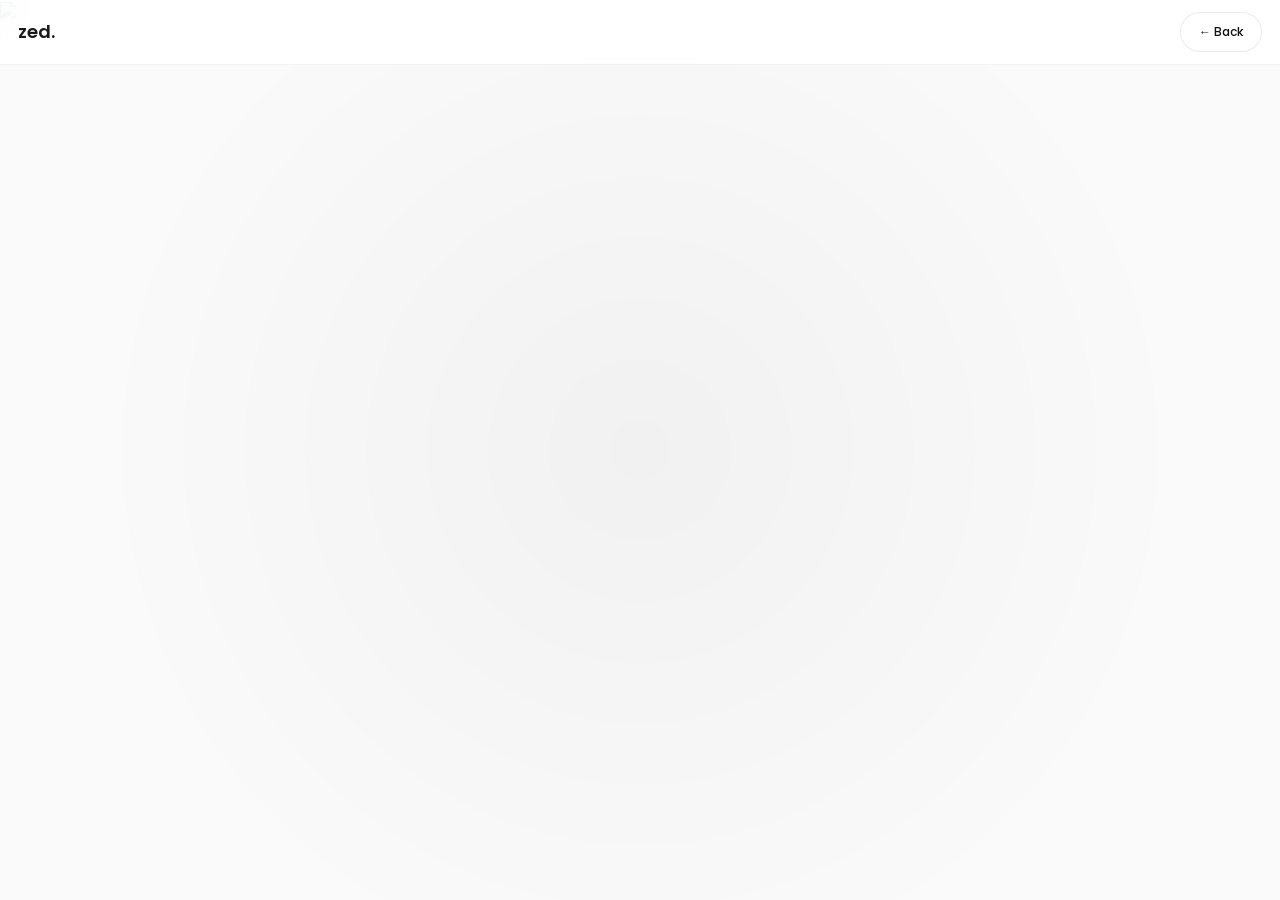
==== case.html @ b793f7f2 "Add files via upload" ====
<!DOCTYPE html>
<html lang="en">
<head>
  <meta charset="UTF-8">
  <title>Case Study</title>
  <meta name="viewport" content="width=device-width, initial-scale=1.0">
  <link rel="stylesheet" href="style.css">
</head>

<body>

<div class="transition"></div>

<header>
  <h2>zed<span>.</span></h2>

  <button class="back-btn magnetic" onclick="goBack()">← Back</button>
</header>

<section class="case">

  <h1 id="caseTitle"></h1>
  <p id="caseDesc"></p>

  <img class="case-img" src="public/inserts/brand identity (2).jpeg">

</section>

<script src="script.js"></script>
</body>
</html>
---- style.css ----
@import url('https://fonts.googleapis.com/css2?family=Poppins:wght@300;500;600&display=swap');

/* =========================
   RESET
========================= */
* {
  margin: 0;
  padding: 0;
  box-sizing: border-box;
  font-family: 'Poppins', sans-serif;
}

html {
  scroll-behavior: smooth;
}

body {
  background: #fafafa;
  color: #1a1a1a;
  overflow-x: hidden;
  line-height: 1.6;
  font-weight: 300;
  font-size: 16px;
}

/* soft background glow */
body::before {
  content: "";
  position: fixed;
  inset: 0;
  background: radial-gradient(circle at center, rgba(0,0,0,0.035), transparent 70%);
  z-index: 0;
  pointer-events: none;
}

/* =========================
   GLOBAL LAYER
========================= */
header,
.hero,
.section,
.cta,
footer,
.work,
.case {
  position: relative;
  z-index: 10;
}

/* =========================
   HEADER
========================= */
header {
  position: fixed;
  top: 0;
  width: 100%;
  padding: 12px 18px;

  display: flex;
  justify-content: space-between;
  align-items: center;

  background: rgba(255,255,255,0.88);
  backdrop-filter: blur(16px);
  border-bottom: 1px solid rgba(0,0,0,0.05);

  z-index: 1000;
}

header h2 {
  font-size: 18px;
  font-weight: 600;
}

/* NAV */
nav {
  display: flex;
  gap: 14px;
}

nav a {
  text-decoration: none;
  font-size: 13px;
  color: #222;
  opacity: 0.65;
  transition: 0.2s;
}

nav a:hover {
  opacity: 1;
}

/* MOBILE MENU */
.menu-toggle {
  display: none;
  font-size: 26px;
  cursor: pointer;
}

/* =========================
   HERO
========================= */
.hero {
  min-height: 90vh;
  display: flex;
  flex-direction: column;
  justify-content: center;
  align-items: center;
  text-align: center;

  padding: 110px 18px 40px;
  gap: 12px;
}

.hero h1 {
  font-size: clamp(28px, 6vw, 52px);
  font-weight: 600;
  line-height: 1.05;
  letter-spacing: -0.5px;
}

.hero p {
  margin-top: 10px;
  font-size: 14px;
  color: #555;
  max-width: 520px;
  line-height: 1.7;
}

/* =========================
   SECTIONS
========================= */
.section {
  padding: 60px 18px;
  text-align: center;
  display: flex;
  flex-direction: column;
  align-items: center;
  gap: 10px;
}

.section h2 {
  font-size: 20px;
  margin-bottom: 10px;
}

.section p {
  max-width: 600px;
  color: #555;
  line-height: 1.7;
}

/* =========================
   BUTTONS
========================= */
button,
.hero-button {
  padding: 10px 18px;
  border-radius: 999px;

  background: rgba(255,255,255,0.65);
  border: 1px solid rgba(0,0,0,0.08);

  color: #111;
  font-size: 12px;
  font-weight: 500;

  cursor: pointer;
  transition: 0.25s ease;
}

button:hover,
.hero-button:hover {
  transform: translateY(-3px) scale(1.02);
  background: rgba(255,255,255,0.9);
}

/* =========================
   CTA SECTION
========================= */
.cta {
  width: 100%;
  padding: 80px 20px;

  display: flex;
  flex-direction: column;
  align-items: center;
  justify-content: center;

  text-align: center;

  background: #0b0b0b;
  color: #fff;
  gap: 12px;
}

.cta h2 {
  font-size: clamp(22px, 4vw, 34px);
  line-height: 1.2;
}

.cta p {
  max-width: 600px;
  color: rgba(255,255,255,0.75);
  line-height: 1.7;
}

.cta button {
  background: #fff;
  color: #000;
  border: none;
}

/* =========================
   CONTACT
========================= */
.contact {
  text-align: center;
}

.contact input,
.contact textarea {
  width: 100%;
  margin-top: 10px;
  padding: 12px;

  border-radius: 10px;
  border: 1px solid rgba(0,0,0,0.12);

  background: #fff;
  color: #111;
  font-size: 14px;
}

.contact textarea {
  min-height: 120px;
}

/* SEND BUTTON (BLACK FIX) */
.contact button {
  background: #000;
  color: #fff;
  border: none;
}

/* =========================
   PORTFOLIO
========================= */
.portfolio {
  display: grid;
  grid-template-columns: repeat(auto-fit, minmax(220px, 1fr));
  gap: 14px;
  max-width: 1100px;
  margin: auto;
}

.card {
  border-radius: 14px;
  overflow: hidden;
  background: #fff;
  border: 1px solid rgba(0,0,0,0.06);
  box-shadow: 0 10px 25px rgba(0,0,0,0.06);
  transition: 0.25s ease;
}

.card:hover {
  transform: translateY(-5px);
  box-shadow: 0 18px 40px rgba(0,0,0,0.12);
}

.card img {
  width: 100%;
  display: block;
}

.card h3 {
  padding: 10px 12px;
  font-size: 13px;
  font-weight: 500;
}

/* =========================
   WORK GRID
========================= */
.work {
  padding: 90px 16px 50px;
  text-align: center;
}

.work-grid {
  display: grid;
  grid-template-columns: repeat(4, 1fr);
  gap: 14px;
  max-width: 1200px;
  margin: auto;
}

.work-card {
  border-radius: 14px;
  overflow: hidden;
  background: #fff;
  box-shadow: 0 10px 25px rgba(0,0,0,0.06);
}

.work-card img {
  width: 100%;
  height: 220px;
  object-fit: cover;
}

.work-card h3 {
  padding: 10px 12px 4px;
  font-size: 13px;
}

.work-card p {
  padding: 0 12px 12px;
  font-size: 12px;
  color: #666;
  line-height: 1.5;
}

/* =========================
   FOOTER
========================= */
footer {
  text-align: center;
  padding: 25px;
  font-size: 12px;
  color: #888;
}

/* =========================
   RESPONSIVE
========================= */
@media (max-width: 768px) {

  .hero h1 {
    font-size: 34px;
  }

  nav {
    display: none;
    position: absolute;
    top: 60px;
    right: 10px;
    flex-direction: column;
    background: #fff;
    padding: 12px;
    border-radius: 12px;
    box-shadow: 0 10px 30px rgba(0,0,0,0.1);
  }

  nav.active {
    display: flex;
  }

  .menu-toggle {
    display: block;
  }

  .work-grid {
    grid-template-columns: repeat(2, 1fr);
  }
}

@media (max-width: 480px) {

  .work-grid {
    grid-template-columns: 1fr;
  }

  .portfolio {
    grid-template-columns: 1fr;
  }

  .hero {
    padding-top: 120px;
  }
}
/* =========================
   WIPE REVEAL STYLE
========================= */

.reveal {
  overflow: hidden;
}

/* line wrapper */
.reveal-line {
  position: relative;
  display: inline-block;
  overflow: hidden;
}

/* TEXT */
.reveal-text {
  display: inline-block;
  position: relative;
  z-index: 2;
  opacity: 0;
  animation: textAppear 0.6s ease forwards;
}

/* BLACK BOX */
.reveal-box {
  background: #000;
  color: #fff;
  padding: 6px 14px;
  border-radius: 6px;
}

/* WIPE LAYER */
.reveal-line::after {
  content: "";
  position: absolute;
  inset: 0;
  background: #000;
  transform: translateX(0);
  z-index: 3;

  animation: wipe 0.9s ease forwards;
}

/* SECOND LINE (lighter wipe) */
.reveal-line:nth-child(2)::after {
  background: #111;
  animation-delay: 0.2s;
}

.reveal-line:nth-child(2) .reveal-text {
  animation-delay: 0.2s;
}

/* PARAGRAPH */
p.reveal {
  opacity: 0;
  transform: translateY(15px);
  animation: fadeUp 0.8s ease forwards;
  animation-delay: 0.6s;
}

/* =========================
   ANIMATIONS
========================= */

@keyframes wipe {
  100% {
    transform: translateX(100%);
  }
}

@keyframes textAppear {
  to {
    opacity: 1;
  }
}

@keyframes fadeUp {
  to {
    opacity: 1;
    transform: translateY(0);
  }
}

/* =========================
   TEXT POLISH
========================= */

h1.reveal {
  font-size: clamp(28px, 6vw, 52px);
  line-height: 1.05;
}

p.reveal {
  margin-top: 14px;
  font-size: 14px;
  color: #555;
  max-width: 520px;
}
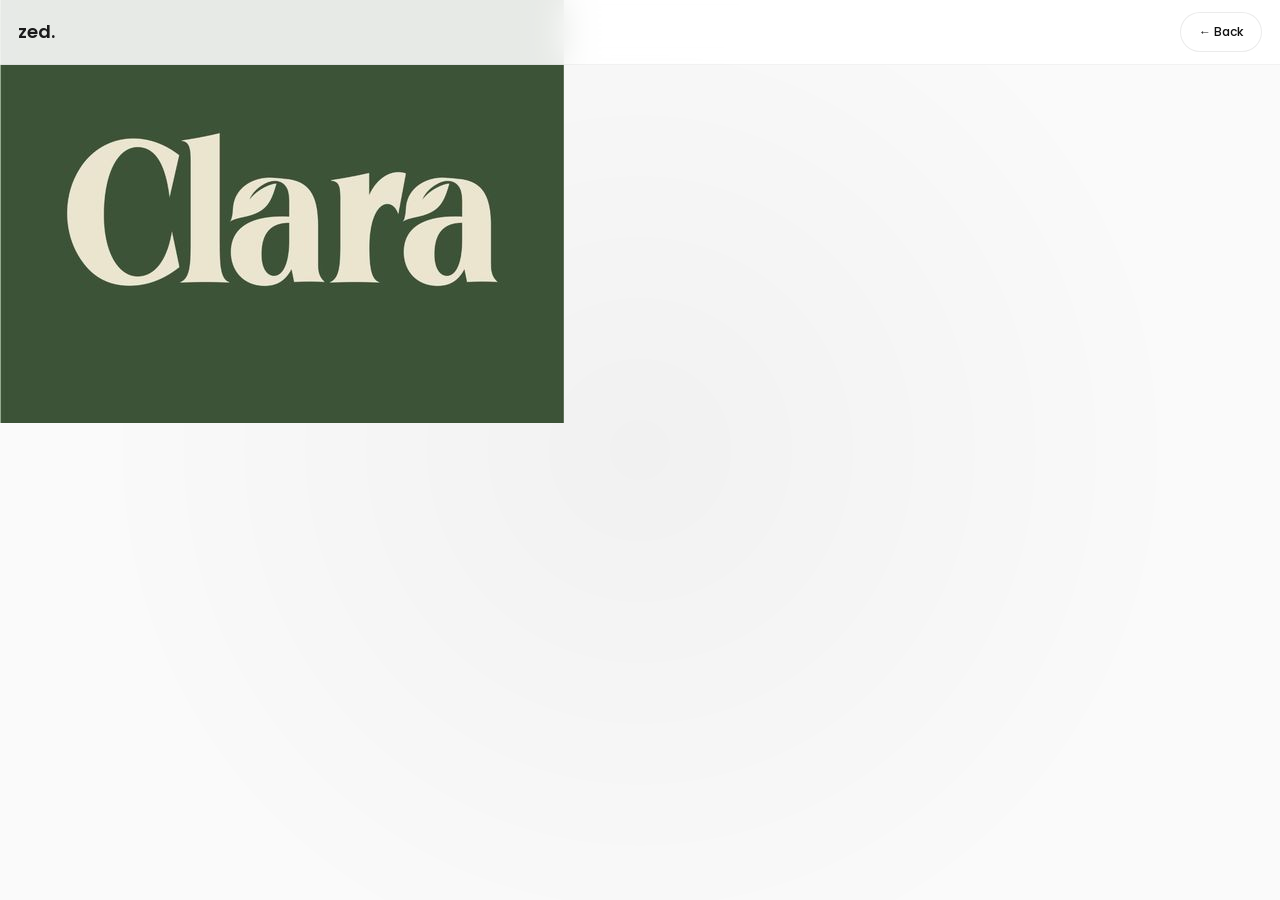
==== commit 7b579869: "Upgrade and fix: modern meta/OG tags, a11y, responsive CSS, JS bug fixes, READMEs; build fixes for a" ====
--- a/case.html
+++ b/case.html
@@ -2,12 +2,22 @@
 <html lang="en">
 <head>
   <meta charset="UTF-8">
-  <title>Case Study</title>
+  <title>Case Study — Zed | Graphic Designer</title>
   <meta name="viewport" content="width=device-width, initial-scale=1.0">
+  <meta name="description" content="Case study of a design project by Zed.">
+  <meta property="og:title" content="Case Study — Zed | Graphic Designer">
+  <meta property="og:description" content="Case study of a design project by Zed.">
+  <meta property="og:type" content="website">
+  <meta name="twitter:card" content="summary_large_image">
+  <meta name="twitter:title" content="Case Study — Zed | Graphic Designer">
+  <meta name="twitter:description" content="Case study of a design project by Zed.">
+  <link rel="icon" href="data:image/svg+xml,%3Csvg xmlns='http://www.w3.org/2000/svg' viewBox='0 0 64 64'%3E%3Crect width='64' height='64' rx='12' fill='%23080808'/%3E%3Ctext x='32' y='44' font-family='Arial' font-size='40' font-weight='700' fill='%2315ff00' text-anchor='middle'%3EZ%3C/text%3E%3C/svg%3E">
   <link rel="stylesheet" href="style.css">
 </head>
 
 <body>
+
+<a href="#main-content" class="skip-link">Skip to main content</a>
 
 <div class="transition"></div>
 
@@ -17,14 +27,18 @@
   <button class="back-btn magnetic" onclick="goBack()">← Back</button>
 </header>
 
+<main id="main-content">
+
 <section class="case">
 
   <h1 id="caseTitle"></h1>
   <p id="caseDesc"></p>
 
-  <img class="case-img" src="public/inserts/brand identity (2).jpeg">
+  <img class="case-img" src="brand identity (2).jpeg" alt="Case study of the brand identity project">
 
 </section>
+
+</main>
 
 <script src="script.js"></script>
 </body>
--- a/style.css
+++ b/style.css
@@ -477,4 +477,45 @@
   font-size: 14px;
   color: #555;
   max-width: 520px;
+}
+/* =========================
+   ACCESSIBILITY
+========================= */
+:focus-visible{
+  outline: 2px solid var(--main-color);
+  outline-offset: 3px;
+}
+:focus:not(:focus-visible){
+  outline: none;
+}
+.skip-link{
+  position: absolute;
+  top: -48px;
+  left: 16px;
+  z-index: 10000;
+  background: var(--main-color);
+  color: #080808;
+  padding: 10px 16px;
+  border-radius: 0 0 10px 10px;
+  font-size: 14px;
+  font-weight: 600;
+  transition: top 0.2s ease;
+}
+.skip-link:focus{
+  top: 0;
+}
+@media (prefers-reduced-motion: reduce){
+  html{
+    scroll-behavior: auto;
+  }
+  *,
+  *::before,
+  *::after{
+    animation-duration: 0.01ms !important;
+    animation-iteration-count: 1 !important;
+    transition-duration: 0.01ms !important;
+  }
+  .skip-link{
+    transition: none;
+  }
 }
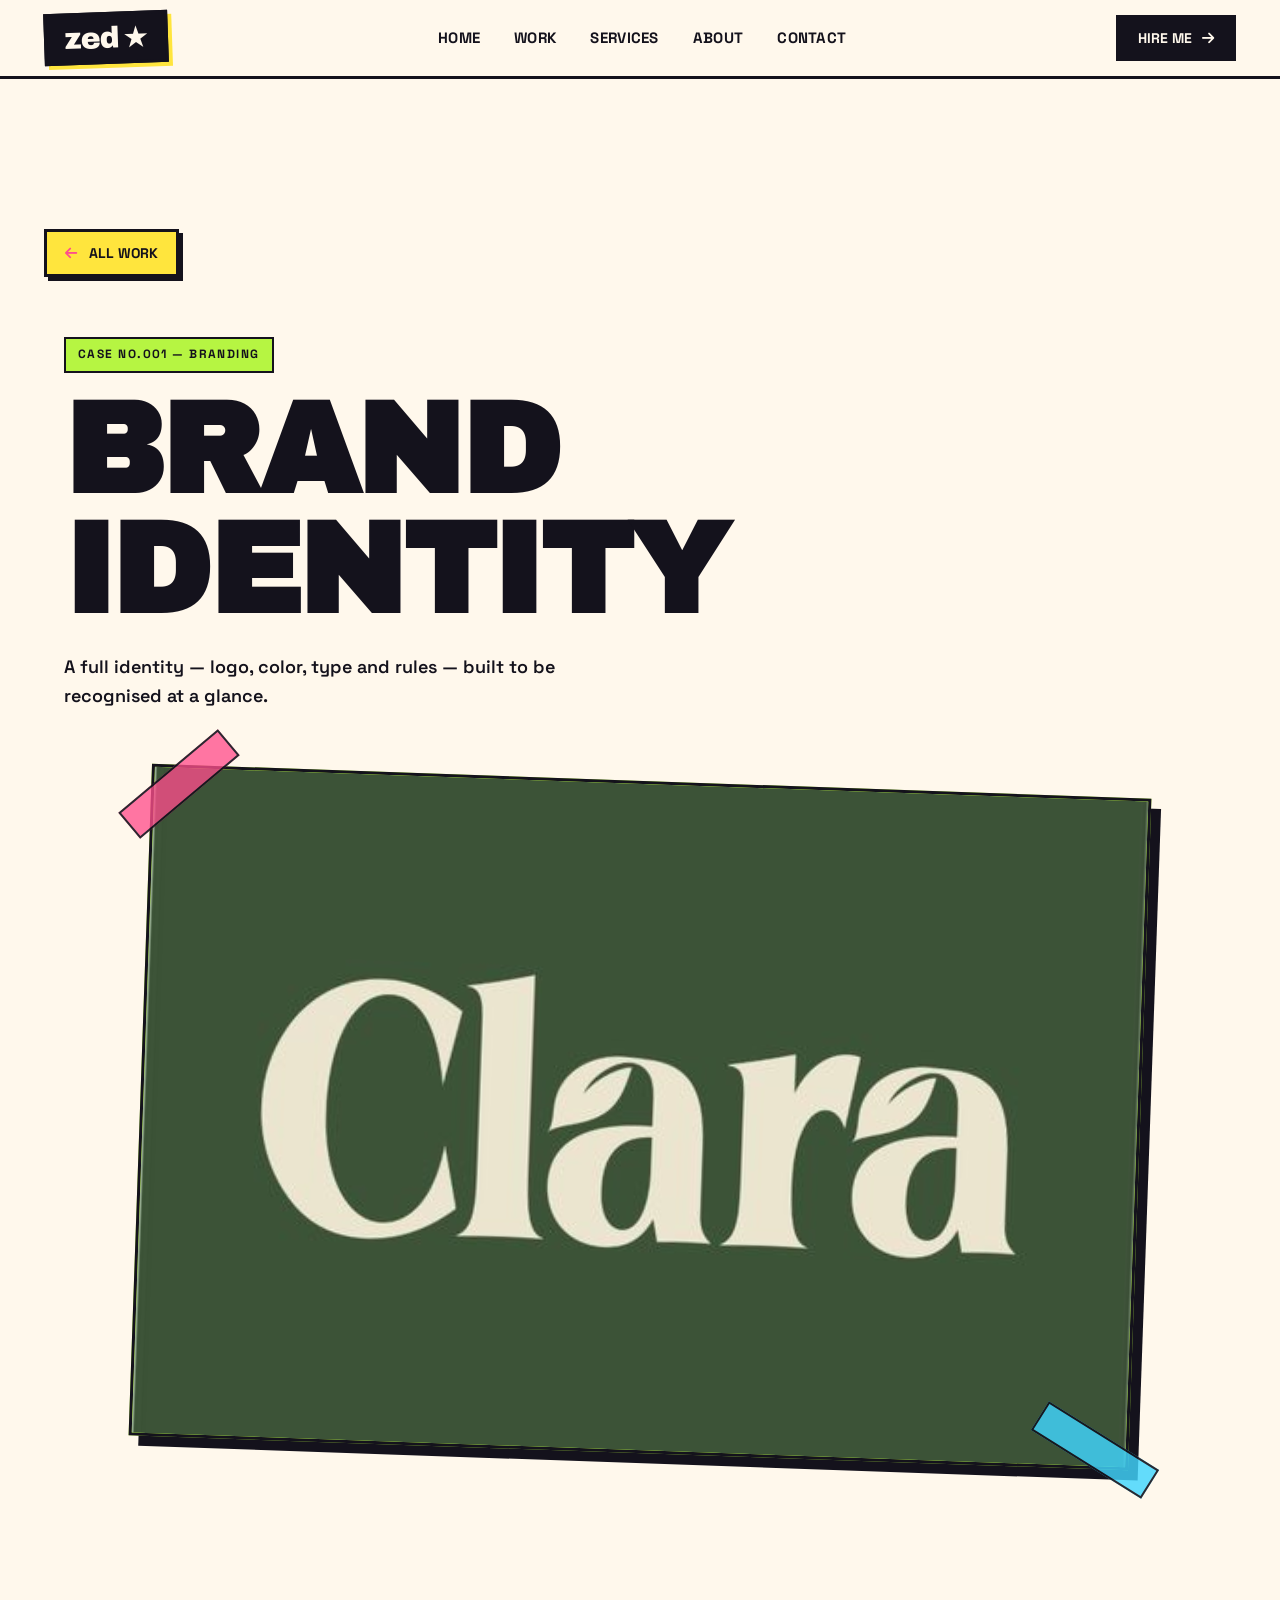
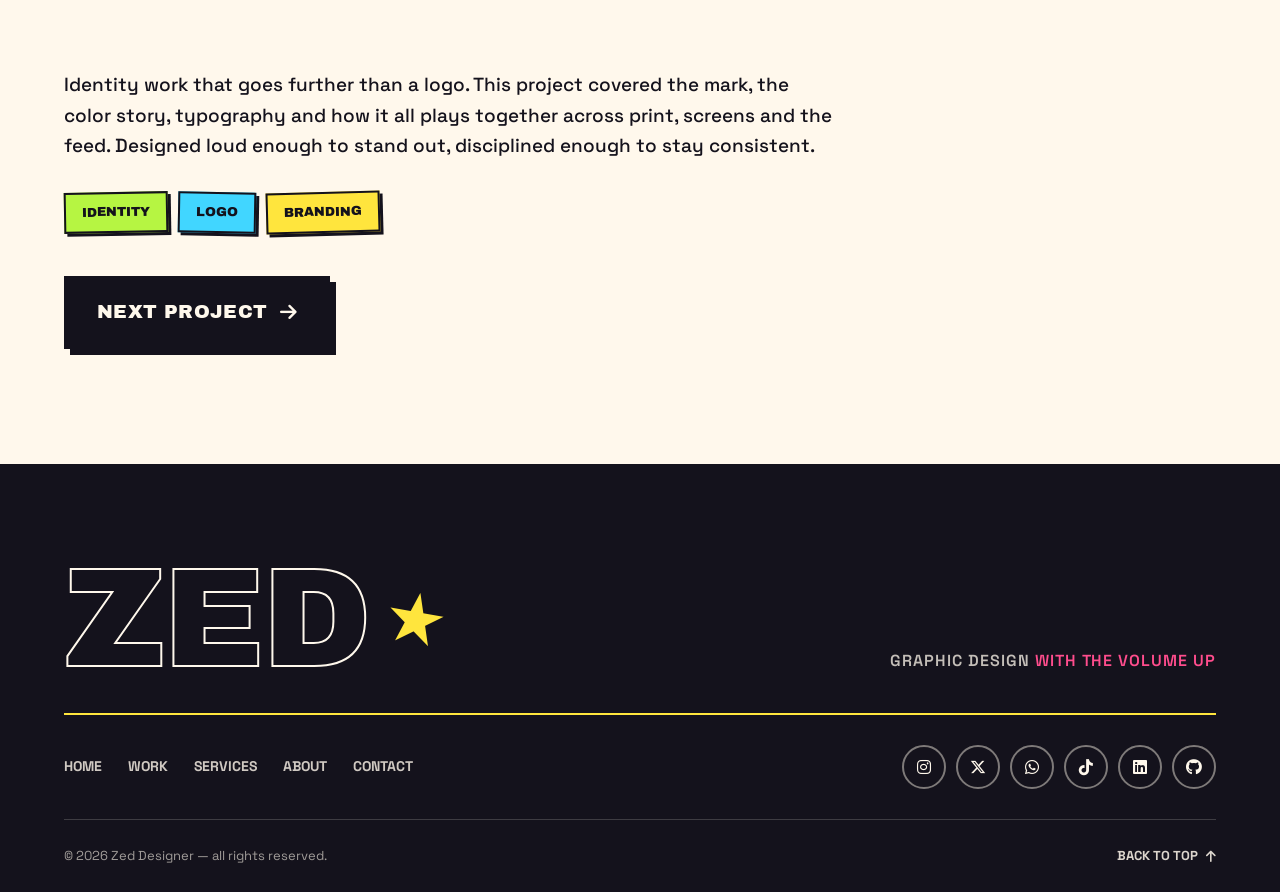
==== commit 8abe9147: "Full visual redesign" ====
--- a/case.html
+++ b/case.html
@@ -1,45 +1,112 @@
-<!DOCTYPE html>
-<html lang="en">
-<head>
-  <meta charset="UTF-8">
-  <title>Case Study — Zed | Graphic Designer</title>
-  <meta name="viewport" content="width=device-width, initial-scale=1.0">
-  <meta name="description" content="Case study of a design project by Zed.">
-  <meta property="og:title" content="Case Study — Zed | Graphic Designer">
-  <meta property="og:description" content="Case study of a design project by Zed.">
-  <meta property="og:type" content="website">
-  <meta name="twitter:card" content="summary_large_image">
-  <meta name="twitter:title" content="Case Study — Zed | Graphic Designer">
-  <meta name="twitter:description" content="Case study of a design project by Zed.">
-  <link rel="icon" href="data:image/svg+xml,%3Csvg xmlns='http://www.w3.org/2000/svg' viewBox='0 0 64 64'%3E%3Crect width='64' height='64' rx='12' fill='%23080808'/%3E%3Ctext x='32' y='44' font-family='Arial' font-size='40' font-weight='700' fill='%2315ff00' text-anchor='middle'%3EZ%3C/text%3E%3C/svg%3E">
-  <link rel="stylesheet" href="style.css">
-</head>
-
-<body>
-
-<a href="#main-content" class="skip-link">Skip to main content</a>
-
-<div class="transition"></div>
-
-<header>
-  <h2>zed<span>.</span></h2>
-
-  <button class="back-btn magnetic" onclick="goBack()">← Back</button>
-</header>
-
-<main id="main-content">
-
-<section class="case">
-
-  <h1 id="caseTitle"></h1>
-  <p id="caseDesc"></p>
-
-  <img class="case-img" src="brand identity (2).jpeg" alt="Case study of the brand identity project">
-
-</section>
-
-</main>
-
-<script src="script.js"></script>
-</body>
+<!DOCTYPE html>
+<html lang="en">
+<head>
+  <meta charset="UTF-8">
+  <meta name="viewport" content="width=device-width, initial-scale=1.0">
+  <title>Case Study — ZED | Graphic Designer</title>
+  <meta name="description" content="Case notes on a design project by Zed.">
+  <meta property="og:title" content="Case Study — ZED | Graphic Designer">
+  <meta property="og:description" content="Case notes on a design project by Zed.">
+  <meta property="og:type" content="website">
+  <meta name="twitter:card" content="summary_large_image">
+  <link rel="icon" href="data:image/svg+xml,%3Csvg xmlns='http://www.w3.org/2000/svg' viewBox='0 0 64 64'%3E%3Crect width='64' height='64' fill='%23ffe53d'/%3E%3Ctext x='32' y='45' font-family='Arial Black' font-size='34' font-weight='900' fill='%2314121c' text-anchor='middle'%3EZ%3C/text%3E%3C/svg%3E">
+  <link rel="preconnect" href="https://fonts.googleapis.com">
+  <link rel="preconnect" href="https://fonts.gstatic.com" crossorigin>
+  <link href="https://fonts.googleapis.com/css2?family=Archivo+Black&family=Space+Grotesk:wght@400;500;600;700&display=swap" rel="stylesheet">
+  <link rel="stylesheet" href="https://cdnjs.cloudflare.com/ajax/libs/font-awesome/6.5.0/css/all.min.css">
+  <link rel="stylesheet" href="style.css">
+</head>
+
+<body class="page-case">
+
+  <a class="skip-link" href="#main">Skip to main content</a>
+  <div class="transition" aria-hidden="true"></div>
+
+  <header class="site-header" id="siteHeader">
+    <a class="logo-badge" href="index.html" aria-label="ZED — home"><span>zed</span>★</a>
+
+    <nav class="nav" id="nav" aria-label="Main navigation">
+      <a href="index.html">Home</a>
+      <a href="work.html">Work</a>
+      <a href="index.html#services">Services</a>
+      <a href="index.html#about">About</a>
+      <a href="index.html#contact">Contact</a>
+    </nav>
+
+    <a class="nav-cta" href="index.html#contact">Hire me <i class="fa-solid fa-arrow-right"></i></a>
+
+    <button class="menu-toggle" id="menuToggle" aria-label="Toggle menu" aria-expanded="false" aria-controls="nav">
+      <span></span><span></span>
+    </button>
+  </header>
+
+  <main id="main">
+
+    <a class="back-link reveal" href="work.html"><i class="fa-solid fa-arrow-left"></i> all work</a>
+
+    <section class="case-hero" id="caseHero">
+      <div class="container">
+        <p class="kicker"><span class="tag tag--lime" id="caseKicker">case no.001</span></p>
+        <h1 class="page-title" id="caseTitle">Project</h1>
+        <p class="page-intro" id="caseDesc">Loading…</p>
+      </div>
+    </section>
+
+    <section class="section case-media-section">
+      <div class="container">
+        <div class="case-stage reveal">
+          <div class="case-frame tilt-right">
+            <img id="caseImage" src="brand identity (2).jpeg" alt="">
+          </div>
+          <span class="case-tape case-tape--a" aria-hidden="true"></span>
+          <span class="case-tape case-tape--b" aria-hidden="true"></span>
+        </div>
+      </div>
+    </section>
+
+    <section class="section case-details">
+      <div class="container">
+        <div class="case-summary" id="caseSummary"></div>
+        <ul class="case-tags" id="caseTags"></ul>
+        <a class="big-btn big-btn--black" href="work.html">Next project <i class="fa-solid fa-arrow-right"></i></a>
+      </div>
+    </section>
+
+  </main>
+
+  <footer class="site-footer">
+    <div class="container">
+      <div class="footer-top">
+        <p class="footer-wordmark"><span class="outline-text">ZED</span><span class="footer-dot">★</span></p>
+        <p class="footer-slogan">graphic design <em>with the volume up</em></p>
+      </div>
+
+      <div class="footer-mid">
+        <nav class="footer-nav" aria-label="Footer navigation">
+          <a href="index.html">Home</a>
+          <a href="work.html">Work</a>
+          <a href="index.html#services">Services</a>
+          <a href="index.html#about">About</a>
+          <a href="index.html#contact">Contact</a>
+        </nav>
+
+        <ul class="footer-socials">
+          <li><a href="https://www.instagram.com/felix.simon.zed?igsh=ODFnOGdocjBvazc=" target="_blank" rel="noopener noreferrer" aria-label="Instagram"><i class="fa-brands fa-instagram"></i></a></li>
+          <li><a href="https://x.com/Socialprince7?t=-RM1I7BO3xX-REW-ccS9wA&s=09" target="_blank" rel="noopener noreferrer" aria-label="X (Twitter)"><i class="fa-brands fa-x-twitter"></i></a></li>
+          <li><a href="https://wa.me/qr/5HLQVSSQND4LG1" target="_blank" rel="noopener noreferrer" aria-label="WhatsApp"><i class="fa-brands fa-whatsapp"></i></a></li>
+          <li><a href="https://www.tiktok.com/@4zed2zed?_t=8rCYGFppRbT&_r=1" target="_blank" rel="noopener noreferrer" aria-label="TikTok"><i class="fa-brands fa-tiktok"></i></a></li>
+          <li><a href="https://www.linkedin.com/in/felix-simon-9a4461257?utm_source=share&utm_campaign=share_via&utm_content=profile&utm_medium=android_app" target="_blank" rel="noopener noreferrer" aria-label="LinkedIn"><i class="fa-brands fa-linkedin"></i></a></li>
+          <li><a href="https://github.com/ZEDFELIX" target="_blank" rel="noopener noreferrer" aria-label="GitHub"><i class="fa-brands fa-github"></i></a></li>
+        </ul>
+      </div>
+
+      <div class="footer-bottom">
+        <p>© <span class="year">2026</span> Zed Designer — all rights reserved.</p>
+        <a class="to-top" href="#top">Back to top <i class="fa-solid fa-arrow-up"></i></a>
+      </div>
+    </div>
+  </footer>
+
+  <script src="script.js"></script>
+</body>
 </html>
--- a/style.css
+++ b/style.css
@@ -1,521 +1,1577 @@
-@import url('https://fonts.googleapis.com/css2?family=Poppins:wght@300;500;600&display=swap');
-
-/* =========================
-   RESET
-========================= */
-* {
-  margin: 0;
-  padding: 0;
-  box-sizing: border-box;
-  font-family: 'Poppins', sans-serif;
-}
-
-html {
-  scroll-behavior: smooth;
-}
-
-body {
-  background: #fafafa;
-  color: #1a1a1a;
-  overflow-x: hidden;
-  line-height: 1.6;
-  font-weight: 300;
-  font-size: 16px;
-}
-
-/* soft background glow */
-body::before {
-  content: "";
-  position: fixed;
-  inset: 0;
-  background: radial-gradient(circle at center, rgba(0,0,0,0.035), transparent 70%);
-  z-index: 0;
-  pointer-events: none;
-}
-
-/* =========================
-   GLOBAL LAYER
-========================= */
-header,
-.hero,
-.section,
-.cta,
-footer,
-.work,
-.case {
-  position: relative;
-  z-index: 10;
-}
-
-/* =========================
-   HEADER
-========================= */
-header {
-  position: fixed;
-  top: 0;
-  width: 100%;
-  padding: 12px 18px;
-
-  display: flex;
-  justify-content: space-between;
-  align-items: center;
-
-  background: rgba(255,255,255,0.88);
-  backdrop-filter: blur(16px);
-  border-bottom: 1px solid rgba(0,0,0,0.05);
-
-  z-index: 1000;
-}
-
-header h2 {
-  font-size: 18px;
-  font-weight: 600;
-}
-
-/* NAV */
-nav {
-  display: flex;
-  gap: 14px;
-}
-
-nav a {
-  text-decoration: none;
-  font-size: 13px;
-  color: #222;
-  opacity: 0.65;
-  transition: 0.2s;
-}
-
-nav a:hover {
-  opacity: 1;
-}
-
-/* MOBILE MENU */
-.menu-toggle {
-  display: none;
-  font-size: 26px;
-  cursor: pointer;
-}
-
-/* =========================
-   HERO
-========================= */
-.hero {
-  min-height: 90vh;
-  display: flex;
-  flex-direction: column;
-  justify-content: center;
-  align-items: center;
-  text-align: center;
-
-  padding: 110px 18px 40px;
-  gap: 12px;
-}
-
-.hero h1 {
-  font-size: clamp(28px, 6vw, 52px);
-  font-weight: 600;
-  line-height: 1.05;
-  letter-spacing: -0.5px;
-}
-
-.hero p {
-  margin-top: 10px;
-  font-size: 14px;
-  color: #555;
-  max-width: 520px;
-  line-height: 1.7;
-}
-
-/* =========================
-   SECTIONS
-========================= */
-.section {
-  padding: 60px 18px;
-  text-align: center;
-  display: flex;
-  flex-direction: column;
-  align-items: center;
-  gap: 10px;
-}
-
-.section h2 {
-  font-size: 20px;
-  margin-bottom: 10px;
-}
-
-.section p {
-  max-width: 600px;
-  color: #555;
-  line-height: 1.7;
-}
-
-/* =========================
-   BUTTONS
-========================= */
-button,
-.hero-button {
-  padding: 10px 18px;
-  border-radius: 999px;
-
-  background: rgba(255,255,255,0.65);
-  border: 1px solid rgba(0,0,0,0.08);
-
-  color: #111;
-  font-size: 12px;
-  font-weight: 500;
-
-  cursor: pointer;
-  transition: 0.25s ease;
-}
-
-button:hover,
-.hero-button:hover {
-  transform: translateY(-3px) scale(1.02);
-  background: rgba(255,255,255,0.9);
-}
-
-/* =========================
-   CTA SECTION
-========================= */
-.cta {
-  width: 100%;
-  padding: 80px 20px;
-
-  display: flex;
-  flex-direction: column;
-  align-items: center;
-  justify-content: center;
-
-  text-align: center;
-
-  background: #0b0b0b;
-  color: #fff;
-  gap: 12px;
-}
-
-.cta h2 {
-  font-size: clamp(22px, 4vw, 34px);
-  line-height: 1.2;
-}
-
-.cta p {
-  max-width: 600px;
-  color: rgba(255,255,255,0.75);
-  line-height: 1.7;
-}
-
-.cta button {
-  background: #fff;
-  color: #000;
-  border: none;
-}
-
-/* =========================
-   CONTACT
-========================= */
-.contact {
-  text-align: center;
-}
-
-.contact input,
-.contact textarea {
-  width: 100%;
-  margin-top: 10px;
-  padding: 12px;
-
-  border-radius: 10px;
-  border: 1px solid rgba(0,0,0,0.12);
-
-  background: #fff;
-  color: #111;
-  font-size: 14px;
-}
-
-.contact textarea {
-  min-height: 120px;
-}
-
-/* SEND BUTTON (BLACK FIX) */
-.contact button {
-  background: #000;
-  color: #fff;
-  border: none;
-}
-
-/* =========================
-   PORTFOLIO
-========================= */
-.portfolio {
-  display: grid;
-  grid-template-columns: repeat(auto-fit, minmax(220px, 1fr));
-  gap: 14px;
-  max-width: 1100px;
-  margin: auto;
-}
-
-.card {
-  border-radius: 14px;
-  overflow: hidden;
-  background: #fff;
-  border: 1px solid rgba(0,0,0,0.06);
-  box-shadow: 0 10px 25px rgba(0,0,0,0.06);
-  transition: 0.25s ease;
-}
-
-.card:hover {
-  transform: translateY(-5px);
-  box-shadow: 0 18px 40px rgba(0,0,0,0.12);
-}
-
-.card img {
-  width: 100%;
-  display: block;
-}
-
-.card h3 {
-  padding: 10px 12px;
-  font-size: 13px;
-  font-weight: 500;
-}
-
-/* =========================
-   WORK GRID
-========================= */
-.work {
-  padding: 90px 16px 50px;
-  text-align: center;
-}
-
-.work-grid {
-  display: grid;
-  grid-template-columns: repeat(4, 1fr);
-  gap: 14px;
-  max-width: 1200px;
-  margin: auto;
-}
-
-.work-card {
-  border-radius: 14px;
-  overflow: hidden;
-  background: #fff;
-  box-shadow: 0 10px 25px rgba(0,0,0,0.06);
-}
-
-.work-card img {
-  width: 100%;
-  height: 220px;
-  object-fit: cover;
-}
-
-.work-card h3 {
-  padding: 10px 12px 4px;
-  font-size: 13px;
-}
-
-.work-card p {
-  padding: 0 12px 12px;
-  font-size: 12px;
-  color: #666;
-  line-height: 1.5;
-}
-
-/* =========================
-   FOOTER
-========================= */
-footer {
-  text-align: center;
-  padding: 25px;
-  font-size: 12px;
-  color: #888;
-}
-
-/* =========================
-   RESPONSIVE
-========================= */
-@media (max-width: 768px) {
-
-  .hero h1 {
-    font-size: 34px;
-  }
-
-  nav {
-    display: none;
-    position: absolute;
-    top: 60px;
-    right: 10px;
-    flex-direction: column;
-    background: #fff;
-    padding: 12px;
-    border-radius: 12px;
-    box-shadow: 0 10px 30px rgba(0,0,0,0.1);
-  }
-
-  nav.active {
-    display: flex;
-  }
-
-  .menu-toggle {
-    display: block;
-  }
-
-  .work-grid {
-    grid-template-columns: repeat(2, 1fr);
-  }
-}
-
-@media (max-width: 480px) {
-
-  .work-grid {
-    grid-template-columns: 1fr;
-  }
-
-  .portfolio {
-    grid-template-columns: 1fr;
-  }
-
-  .hero {
-    padding-top: 120px;
-  }
-}
-/* =========================
-   WIPE REVEAL STYLE
-========================= */
-
-.reveal {
-  overflow: hidden;
-}
-
-/* line wrapper */
-.reveal-line {
-  position: relative;
-  display: inline-block;
-  overflow: hidden;
-}
-
-/* TEXT */
-.reveal-text {
-  display: inline-block;
-  position: relative;
-  z-index: 2;
-  opacity: 0;
-  animation: textAppear 0.6s ease forwards;
-}
-
-/* BLACK BOX */
-.reveal-box {
-  background: #000;
-  color: #fff;
-  padding: 6px 14px;
-  border-radius: 6px;
-}
-
-/* WIPE LAYER */
-.reveal-line::after {
-  content: "";
-  position: absolute;
-  inset: 0;
-  background: #000;
-  transform: translateX(0);
-  z-index: 3;
-
-  animation: wipe 0.9s ease forwards;
-}
-
-/* SECOND LINE (lighter wipe) */
-.reveal-line:nth-child(2)::after {
-  background: #111;
-  animation-delay: 0.2s;
-}
-
-.reveal-line:nth-child(2) .reveal-text {
-  animation-delay: 0.2s;
-}
-
-/* PARAGRAPH */
-p.reveal {
-  opacity: 0;
-  transform: translateY(15px);
-  animation: fadeUp 0.8s ease forwards;
-  animation-delay: 0.6s;
-}
-
-/* =========================
-   ANIMATIONS
-========================= */
-
-@keyframes wipe {
-  100% {
-    transform: translateX(100%);
-  }
-}
-
-@keyframes textAppear {
-  to {
-    opacity: 1;
-  }
-}
-
-@keyframes fadeUp {
-  to {
-    opacity: 1;
-    transform: translateY(0);
-  }
-}
-
-/* =========================
-   TEXT POLISH
-========================= */
-
-h1.reveal {
-  font-size: clamp(28px, 6vw, 52px);
-  line-height: 1.05;
-}
-
-p.reveal {
-  margin-top: 14px;
-  font-size: 14px;
-  color: #555;
-  max-width: 520px;
-}
-/* =========================
-   ACCESSIBILITY
-========================= */
-:focus-visible{
-  outline: 2px solid var(--main-color);
+:root {
+  --ink: #14121c;
+  --paper: #fff8ec;
+  --yellow: #ffe53d;
+  --pink: #ff4d8d;
+  --cyan: #41d6ff;
+  --lime: #b6f542;
+  --cream: #fffdf6;
+  --blk: #14121c;
+  --font-display: "Archivo Black", "Arial Black", system-ui, sans-serif;
+  --font-body: "Space Grotesk", system-ui, -apple-system, sans-serif;
+  --container: 1240px;
+  --ease: cubic-bezier(0.34, 1.56, 0.64, 1);
+  --shadow-hard: 6px 6px 0 rgba(20, 18, 28, 1);
+}
+
+*,
+*::before,
+*::after {
+  margin: 0;
+  padding: 0;
+  box-sizing: border-box;
+}
+
+html {
+  scroll-behavior: smooth;
+}
+
+body {
+  font-family: var(--font-body);
+  background: var(--paper);
+  color: var(--ink);
+  line-height: 1.6;
+  font-size: 16px;
+  overflow-x: hidden;
+  -webkit-font-smoothing: antialiased;
+}
+
+::selection {
+  background: var(--pink);
+  color: var(--paper);
+}
+
+img {
+  max-width: 100%;
+  display: block;
+}
+
+a {
+  color: inherit;
+  text-decoration: none;
+}
+
+button {
+  font-family: var(--font-body);
+  cursor: pointer;
+  border: 0;
+  background: none;
+}
+
+ul,
+ol {
+  list-style: none;
+}
+
+.container {
+  width: 100%;
+  max-width: var(--container);
+  margin: 0 auto;
+  padding: 0 clamp(18px, 4vw, 44px);
+  position: relative;
+  z-index: 2;
+}
+
+:focus-visible {
+  outline: 3px solid var(--cyan);
   outline-offset: 3px;
 }
-:focus:not(:focus-visible){
+
+:focus:not(:focus-visible) {
   outline: none;
 }
-.skip-link{
+
+.skip-link {
   position: absolute;
-  top: -48px;
+  top: -60px;
   left: 16px;
   z-index: 10000;
-  background: var(--main-color);
-  color: #080808;
-  padding: 10px 16px;
-  border-radius: 0 0 10px 10px;
+  background: var(--ink);
+  color: var(--paper);
+  padding: 12px 18px;
+  font-weight: 700;
+  transition: top 0.25s var(--ease);
+}
+
+.skip-link:focus {
+  top: 0;
+}
+
+.transition {
+  position: fixed;
+  inset: 0;
+  z-index: 9000;
+  background: var(--pink);
+  transform: scaleX(0);
+  transform-origin: left;
+  pointer-events: none;
+}
+
+.transition.is-active {
+  animation: pageSlide 0.45s var(--ease) forwards;
+}
+
+@keyframes pageSlide {
+  to {
+    transform: scaleX(1);
+  }
+}
+
+html.is-leaving body {
+  pointer-events: none;
+}
+
+.topbar {
+  background: var(--ink);
+  color: var(--yellow);
+  font-weight: 700;
+  font-size: 12px;
+  letter-spacing: 0.18em;
+  overflow: hidden;
+  white-space: nowrap;
+  padding: 7px 0;
+}
+
+.topbar-track {
+  display: flex;
+  width: max-content;
+  animation: barSlide 16s linear infinite;
+}
+
+.topbar span {
+  flex-shrink: 0;
+  padding: 0 18px;
+}
+
+@keyframes barSlide {
+  from {
+    transform: translateX(0);
+  }
+  to {
+    transform: translateX(-50%);
+  }
+}
+
+.site-header {
+  position: sticky;
+  top: 0;
+  z-index: 200;
+  display: flex;
+  align-items: center;
+  justify-content: space-between;
+  gap: 18px;
+  padding: 12px clamp(18px, 4vw, 44px);
+  background: var(--paper);
+  border-bottom: 3px solid var(--ink);
+  transition: box-shadow 0.25s ease;
+}
+
+.site-header.is-scrolled {
+  box-shadow: 0 8px 0 0 var(--ink), 0 14px 0 0 var(--yellow);
+}
+
+.logo-badge {
+  display: inline-flex;
+  align-items: baseline;
+  gap: 4px;
+  font-family: var(--font-display);
+  font-size: 30px;
+  line-height: 1;
+  color: var(--paper);
+  background: var(--ink);
+  border: 3px solid var(--ink);
+  padding: 8px 16px 8px 18px;
+  transform: rotate(-2deg);
+  box-shadow: 4px 4px 0 var(--yellow);
+  transition: transform 0.3s var(--ease);
+}
+
+.logo-badge:hover {
+  transform: rotate(0deg) translateY(-2px);
+}
+
+.logo-badge span {
+  letter-spacing: -0.04em;
+}
+
+.nav {
+  display: flex;
+  gap: clamp(14px, 2.4vw, 30px);
+}
+
+.nav a {
+  position: relative;
+  font-weight: 700;
+  font-size: 15px;
+  letter-spacing: 0.02em;
+  text-transform: uppercase;
+  padding: 6px 2px;
+}
+
+.nav a::after {
+  content: "";
+  position: absolute;
+  left: 0;
+  bottom: -2px;
+  width: 100%;
+  height: 6px;
+  background: var(--yellow);
+  z-index: -1;
+  transform: scaleX(0);
+  transform-origin: left;
+  transition: transform 0.25s var(--ease);
+}
+
+.nav a:hover::after,
+.nav a[aria-current="page"]::after {
+  transform: scaleX(1);
+}
+
+.nav-cta {
+  font-weight: 700;
   font-size: 14px;
+  text-transform: uppercase;
+  background: var(--ink);
+  color: var(--paper);
+  padding: 12px 22px;
+  display: inline-flex;
+  align-items: center;
+  gap: 10px;
+  transition: background 0.25s ease, transform 0.25s var(--ease);
+}
+
+.nav-cta:hover {
+  background: var(--pink);
+  transform: rotate(-2deg) scale(1.03);
+}
+
+.menu-toggle {
+  display: none;
+  width: 48px;
+  height: 48px;
+  flex-direction: column;
+  justify-content: center;
+  align-items: center;
+  gap: 7px;
+  background: var(--ink);
+  z-index: 1001;
+}
+
+.menu-toggle span {
+  display: block;
+  width: 24px;
+  height: 3px;
+  background: var(--yellow);
+  transition: transform 0.3s var(--ease);
+}
+
+.menu-toggle.is-open span:first-child {
+  transform: translateY(5px) rotate(45deg);
+}
+
+.menu-toggle.is-open span:last-child {
+  transform: translateY(-5px) rotate(-45deg);
+}
+
+.hero {
+  position: relative;
+  overflow: hidden;
+  padding: clamp(48px, 7vw, 90px) 0 clamp(60px, 8vw, 110px);
+}
+
+.hero::before {
+  content: "";
+  position: absolute;
+  inset: 0;
+  background-image: radial-gradient(var(--ink) 1.4px, transparent 1.4px);
+  background-size: 22px 22px;
+  opacity: 0.09;
+  pointer-events: none;
+}
+
+.hero-float {
+  position: absolute;
+  font-family: var(--font-display);
+  color: var(--ink);
+  opacity: 0.14;
+  font-size: clamp(90px, 16vw, 210px);
+  line-height: 1;
+  pointer-events: none;
+  user-select: none;
+}
+
+.hero-float--a {
+  top: 6%;
+  right: 4%;
+  transform: rotate(14deg);
+  color: var(--pink);
+}
+
+.hero-float--b {
+  bottom: 8%;
+  left: -2%;
+  transform: rotate(-12deg);
+}
+
+.hero-kicker {
+  display: flex;
+  flex-wrap: wrap;
+  gap: 12px;
+  margin-bottom: clamp(26px, 4vw, 44px);
+}
+
+.tag {
+  display: inline-flex;
+  align-items: center;
+  gap: 6px;
+  font-weight: 700;
+  font-size: 12px;
+  letter-spacing: 0.12em;
+  text-transform: uppercase;
+  padding: 6px 12px;
+  border: 2px solid var(--ink);
+}
+
+.tag--yellow {
+  background: var(--yellow);
+  color: var(--ink);
+}
+
+.tag--pink {
+  background: var(--pink);
+  color: #fff;
+}
+
+.tag--cyan {
+  background: var(--cyan);
+  color: var(--ink);
+}
+
+.tag--lime {
+  background: var(--lime);
+  color: var(--ink);
+}
+
+.hero-title {
+  font-family: var(--font-display);
+  font-size: clamp(58px, 13.5vw, 190px);
+  line-height: 0.92;
+  letter-spacing: -0.03em;
+  text-transform: uppercase;
+}
+
+.hero-line {
+  display: block;
+  width: max-content;
+  max-width: 100%;
+}
+
+.hero-line em {
+  font-style: normal;
+}
+
+.hero-line--two {
+  margin-left: clamp(6px, 9vw, 150px);
+  margin-top: 2px;
+  position: relative;
+}
+
+.hero-line--three {
+  margin-left: clamp(0px, 3vw, 60px);
+  margin-top: 2px;
+  display: flex;
+  align-items: center;
+  gap: 24px;
+  flex-wrap: wrap;
+}
+
+.hero-line b {
+  position: relative;
+  display: inline-block;
+}
+
+.hero-star {
+  font-style: normal;
+  color: var(--pink);
+  font-size: 0.72em;
+  margin-left: 0.14em;
+}
+
+.hero-soon {
+  font-style: normal;
+  font-family: var(--font-body);
+  font-size: 0.3em;
+  font-weight: 700;
+  letter-spacing: 0.14em;
+  color: var(--ink);
+  background: var(--yellow);
+  border: 2px solid var(--ink);
+  box-shadow: 4px 4px 0 var(--ink);
+  padding: 12px 18px;
+  transform: rotate(4deg);
+  text-transform: uppercase;
+}
+
+.outline-text {
+  color: transparent;
+  -webkit-text-stroke: 3px var(--ink);
+}
+
+.outline-text-dark {
+  color: transparent;
+  -webkit-text-stroke: 3px var(--paper);
+}
+
+.hero-sub {
+  margin-top: clamp(28px, 4vw, 48px);
+  max-width: 46ch;
+  font-size: clamp(16px, 2vw, 20px);
   font-weight: 600;
-  transition: top 0.2s ease;
-}
-.skip-link:focus{
-  top: 0;
-}
-@media (prefers-reduced-motion: reduce){
-  html{
+}
+
+.hero-sub strong {
+  background: var(--yellow);
+  padding: 0 4px;
+}
+
+.hero-row {
+  display: flex;
+  align-items: center;
+  flex-wrap: wrap;
+  gap: clamp(20px, 4vw, 48px);
+  margin-top: clamp(34px, 5vw, 60px);
+}
+
+.big-btn {
+  display: inline-flex;
+  align-items: center;
+  gap: 12px;
+  font-family: var(--font-display);
+  font-size: clamp(15px, 2vw, 19px);
+  text-transform: uppercase;
+  letter-spacing: 0.02em;
+  padding: 18px 30px;
+  border: 3px solid var(--ink);
+  transition: transform 0.2s var(--ease), box-shadow 0.2s ease, background 0.2s ease, color 0.2s ease;
+}
+
+.big-btn i {
+  color: inherit;
+}
+
+.big-btn--black {
+  background: var(--ink);
+  color: var(--paper);
+  box-shadow: var(--shadow-hard);
+}
+
+.big-btn--black:hover {
+  transform: translate(-3px, -3px);
+  box-shadow: 10px 10px 0 var(--ink);
+}
+
+.big-btn--outline {
+  background: transparent;
+  color: var(--ink);
+  box-shadow: 5px 5px 0 var(--ink);
+}
+
+.big-btn--outline:hover {
+  background: var(--cyan);
+  transform: rotate(-2deg);
+}
+
+.big-btn--yellow {
+  background: var(--yellow);
+  color: var(--ink);
+  box-shadow: var(--shadow-hard);
+}
+
+.big-btn--yellow:hover {
+  transform: translate(-3px, -3px);
+  box-shadow: 10px 10px 0 var(--ink);
+}
+
+.hero-card {
+  position: relative;
+  width: clamp(150px, 17vw, 230px);
+  border: 3px solid var(--ink);
+  box-shadow: var(--shadow-hard);
+  transition: transform 0.3s var(--ease);
+  display: block;
+}
+
+.hero-card:hover {
+  transform: rotate(0deg) scale(1.05);
+}
+
+.hero-card img {
+  width: 100%;
+  aspect-ratio: 4 / 3;
+  object-fit: cover;
+  display: block;
+}
+
+.hero-card-tag {
+  position: absolute;
+  top: -14px;
+  right: -14px;
+  font-weight: 700;
+  font-size: 11px;
+  letter-spacing: 0.1em;
+  padding: 5px 10px;
+  border: 2px solid var(--ink);
+  background: var(--yellow);
+  color: var(--ink);
+  transform: rotate(6deg);
+}
+
+.hero-chips {
+  display: flex;
+  flex-wrap: wrap;
+  gap: 10px;
+  margin-top: clamp(30px, 4vw, 48px);
+}
+
+.hero-chips li {
+  font-weight: 700;
+  font-size: 13px;
+  background: var(--cream);
+  border: 2px solid var(--ink);
+  border-radius: 999px;
+  padding: 7px 16px;
+}
+
+.ticker {
+  background: var(--pink);
+  border-top: 3px solid var(--ink);
+  border-bottom: 3px solid var(--ink);
+  overflow: hidden;
+  padding: 14px 0;
+  transform: rotate(-1.2deg) scale(1.02);
+}
+
+.ticker-track {
+  display: flex;
+  width: max-content;
+  animation: tickerMove 24s linear infinite;
+}
+
+.ticker span {
+  flex-shrink: 0;
+  font-family: var(--font-display);
+  font-size: 21px;
+  text-transform: uppercase;
+  color: var(--paper);
+  padding: 0 18px;
+}
+
+@keyframes tickerMove {
+  to {
+    transform: translateX(-50%);
+  }
+}
+
+.section {
+  padding: clamp(70px, 9vw, 130px) 0;
+}
+
+.section-head {
+  max-width: 720px;
+  margin-bottom: clamp(38px, 5vw, 60px);
+}
+
+.kicker {
+  margin-bottom: 18px;
+}
+
+.section-title {
+  font-family: var(--font-display);
+  font-size: clamp(42px, 7vw, 92px);
+  line-height: 0.98;
+  text-transform: uppercase;
+  letter-spacing: -0.02em;
+}
+
+.highlight {
+  position: relative;
+  display: inline-block;
+  z-index: 0;
+  white-space: nowrap;
+}
+
+.highlight::before {
+  content: "";
+  position: absolute;
+  left: -6px;
+  right: -6px;
+  top: 0.42em;
+  bottom: 0.06em;
+  background: var(--yellow);
+  transform: rotate(-1.5deg);
+  z-index: -1;
+}
+
+.section-intro {
+  margin-top: 16px;
+  font-weight: 600;
+  font-size: 17px;
+  max-width: 44ch;
+}
+
+.blink {
+  color: var(--pink);
+  animation: cursorBlink 1.1s steps(2) infinite;
+  font-size: 0.8em;
+}
+
+@keyframes cursorBlink {
+  50% {
+    opacity: 0;
+  }
+}
+
+.tiles {
+  display: grid;
+  grid-template-columns: repeat(4, 1fr);
+  gap: clamp(24px, 3.4vw, 44px);
+}
+
+.tile {
+  transition: transform 0.35s var(--ease);
+}
+
+.tile:hover {
+  transform: rotate(0deg) scale(1.03);
+  z-index: 5;
+}
+
+.tilt-left {
+  transform: rotate(-2deg);
+}
+
+.tilt-right {
+  transform: rotate(2deg);
+}
+
+.tile-inner {
+  display: block;
+  border: 3px solid var(--ink);
+  background: var(--cream);
+  box-shadow: 5px 5px 0 var(--ink);
+  transition: box-shadow 0.2s ease, transform 0.2s ease;
+}
+
+.tile:hover .tile-inner {
+  box-shadow: 9px 9px 0 var(--ink);
+}
+
+.tile-img {
+  border-bottom: 3px solid var(--ink);
+  overflow: hidden;
+}
+
+.tile-img img {
+  width: 100%;
+  aspect-ratio: 4 / 3;
+  object-fit: cover;
+  transition: transform 0.5s var(--ease);
+}
+
+.tile:hover .tile-img img {
+  transform: scale(1.06);
+}
+
+.tile-caption {
+  padding: 16px;
+}
+
+.tile-caption h3 {
+  font-family: var(--font-display);
+  font-size: 22px;
+  line-height: 1.1;
+  text-transform: uppercase;
+  margin: 10px 0 6px;
+}
+
+.tile-go {
+  font-weight: 700;
+  font-size: 13px;
+  text-transform: uppercase;
+  color: var(--pink);
+  letter-spacing: 0.08em;
+}
+
+.tile-caption .tag {
+  margin-bottom: 8px;
+}
+
+.tile--dashed .tile-inner {
+  background: var(--cyan);
+  display: flex;
+  flex-direction: column;
+  justify-content: center;
+  align-items: center;
+  gap: 16px;
+  height: 100%;
+  text-align: center;
+}
+
+.tile-inner--dashed {
+  border-style: dashed;
+}
+
+.dash-plus {
+  font-family: var(--font-display);
+  font-size: 72px;
+  line-height: 1;
+  color: var(--ink);
+}
+
+.service-grid {
+  display: grid;
+  grid-template-columns: repeat(4, 1fr);
+  border: 3px solid var(--ink);
+}
+
+.service-cell {
+  padding: clamp(20px, 2.6vw, 34px);
+  border: 2px solid var(--ink);
+  min-height: 200px;
+  display: flex;
+  flex-direction: column;
+  justify-content: flex-end;
+  gap: 8px;
+  transition: transform 0.3s var(--ease);
+  position: relative;
+}
+
+.service-cell:hover {
+  transform: rotate(-1.5deg) scale(1.02);
+  z-index: 3;
+}
+
+.service-emoji {
+  font-size: 34px;
+  position: absolute;
+  top: 22px;
+  right: 20px;
+  filter: drop-shadow(2px 2px 0 rgba(20, 18, 28, 0.35));
+}
+
+.service-cell h3 {
+  font-family: var(--font-display);
+  font-size: clamp(17px, 1.8vw, 21px);
+  text-transform: uppercase;
+  line-height: 1.05;
+}
+
+.service-cell p {
+  font-weight: 600;
+  font-size: 13px;
+  opacity: 0.75;
+  max-width: 22ch;
+}
+
+.cell--yellow {
+  background: var(--yellow);
+  color: var(--ink);
+}
+
+.cell--pink {
+  background: var(--pink);
+  color: #fff;
+}
+
+.cell--cyan {
+  background: var(--cyan);
+  color: var(--ink);
+}
+
+.cell--lime {
+  background: var(--lime);
+  color: var(--ink);
+}
+
+.cell--ink {
+  background: var(--ink);
+  color: #fff;
+}
+
+.cell--cream {
+  background: var(--cream);
+  color: var(--ink);
+}
+
+.about-grid {
+  display: grid;
+  grid-template-columns: minmax(0, 1fr) minmax(0, 1fr);
+  gap: clamp(30px, 5vw, 70px);
+  align-items: start;
+}
+
+.about-big {
+  font-family: var(--font-display);
+  font-size: clamp(42px, 7vw, 92px);
+  line-height: 0.96;
+  text-transform: uppercase;
+  margin-top: 14px;
+}
+
+.about-big .highlight::before {
+  background: var(--pink);
+}
+
+.about-stickers {
+  display: flex;
+  flex-wrap: wrap;
+  gap: 20px;
+  margin-top: 36px;
+}
+
+.sticker {
+  font-family: var(--font-display);
+  font-size: 15px;
+  text-transform: uppercase;
+  padding: 14px 20px;
+  border: 3px solid var(--ink);
+  box-shadow: 4px 4px 0 var(--ink);
+  display: inline-block;
+}
+
+.sticker--pink {
+  background: var(--pink);
+  color: #fff;
+}
+
+.sticker--yellow {
+  background: var(--yellow);
+  color: var(--ink);
+  margin-top: 18px;
+}
+
+.about-right p {
+  font-size: 17px;
+  font-weight: 500;
+  margin-bottom: 18px;
+}
+
+.checklist {
+  margin-top: 30px;
+  display: flex;
+  flex-direction: column;
+  gap: 12px;
+}
+
+.checklist li {
+  display: flex;
+  align-items: center;
+  gap: 12px;
+  font-weight: 700;
+  font-size: 15px;
+  background: var(--cream);
+  border: 2px solid var(--ink);
+  padding: 12px 16px;
+  box-shadow: 4px 4px 0 var(--ink);
+}
+
+.check {
+  display: grid;
+  place-items: center;
+  width: 28px;
+  height: 28px;
+  background: var(--lime);
+  border: 2px solid var(--ink);
+  font-size: 15px;
+  color: var(--ink);
+}
+
+.stats {
+  display: grid;
+  grid-template-columns: repeat(3, 1fr);
+  gap: clamp(16px, 3vw, 30px);
+  margin-top: clamp(50px, 7vw, 90px);
+}
+
+.stat {
+  border: 3px solid var(--ink);
+  padding: clamp(22px, 3vw, 34px);
+  box-shadow: 5px 5px 0 var(--ink);
+  transform: rotate(-1deg);
+  transition: transform 0.3s var(--ease);
+}
+
+.stat:nth-child(2) {
+  transform: rotate(1deg);
+}
+
+.stat:hover {
+  transform: rotate(0deg) scale(1.03);
+}
+
+.stat strong {
+  display: block;
+  font-family: var(--font-display);
+  font-size: clamp(42px, 5.4vw, 70px);
+  line-height: 1;
+}
+
+.stat span {
+  display: block;
+  margin-top: 8px;
+  font-weight: 700;
+  text-transform: uppercase;
+  font-size: 13px;
+  letter-spacing: 0.06em;
+}
+
+.stat--ink {
+  background: var(--ink);
+  color: var(--paper);
+}
+
+.stat--yellow {
+  background: var(--yellow);
+  color: var(--ink);
+}
+
+.stat--cyan {
+  background: var(--cyan);
+  color: var(--ink);
+}
+
+.cta {
+  position: relative;
+  overflow: hidden;
+  background: var(--ink);
+  color: var(--paper);
+  text-align: center;
+  padding: clamp(90px, 12vw, 170px) 0;
+  border-top: 3px solid var(--ink);
+  border-bottom: 3px solid var(--ink);
+}
+
+.word-bg {
+  position: absolute;
+  inset: 0;
+  display: grid;
+  place-items: center;
+  font-family: var(--font-display);
+  font-size: clamp(120px, 24vw, 340px);
+  text-transform: uppercase;
+  color: rgba(255, 255, 255, 0.05);
+  letter-spacing: -0.02em;
+  white-space: nowrap;
+  pointer-events: none;
+  user-select: none;
+}
+
+.cta-title {
+  font-family: var(--font-display);
+  font-size: clamp(40px, 6.4vw, 84px);
+  line-height: 0.98;
+  text-transform: uppercase;
+  letter-spacing: -0.02em;
+}
+
+.cta-title em {
+  font-style: normal;
+  color: var(--yellow);
+}
+
+.cta-text {
+  margin: 26px auto 40px;
+  max-width: 46ch;
+  font-size: 17px;
+  font-weight: 500;
+  color: rgba(255, 248, 236, 0.85);
+}
+
+.contact-section {
+  background: var(--paper);
+}
+
+.contact-grid {
+  display: grid;
+  grid-template-columns: minmax(0, 0.8fr) minmax(0, 1.2fr);
+  gap: clamp(32px, 5vw, 80px);
+}
+
+.contact-info > p {
+  font-weight: 600;
+  font-size: 18px;
+  margin-bottom: 26px;
+}
+
+.contact-channels {
+  display: flex;
+  flex-direction: column;
+  align-items: flex-start;
+  gap: 14px;
+}
+
+.chip {
+  display: inline-flex;
+  align-items: center;
+  gap: 12px;
+  font-weight: 700;
+  font-size: 15px;
+  text-transform: uppercase;
+  padding: 14px 22px;
+  border: 3px solid var(--ink);
+  box-shadow: 4px 4px 0 var(--ink);
+  transition: transform 0.2s var(--ease), box-shadow 0.2s ease;
+  color: var(--ink);
+}
+
+.chip:hover {
+  transform: translate(-2px, -2px);
+  box-shadow: 7px 7px 0 var(--ink);
+}
+
+.chip--pink {
+  background: var(--pink);
+  color: #fff;
+}
+
+.chip--cyan {
+  background: var(--cyan);
+  color: var(--ink);
+}
+
+.chip--cream {
+  background: var(--cream);
+  color: var(--ink);
+}
+
+.contact-form {
+  display: flex;
+  flex-direction: column;
+  gap: 24px;
+  background: var(--yellow);
+  border: 3px solid var(--ink);
+  box-shadow: 8px 8px 0 var(--ink);
+  padding: clamp(24px, 3.4vw, 40px);
+}
+
+.field {
+  display: flex;
+  flex-direction: column;
+  gap: 8px;
+}
+
+.field label {
+  font-weight: 700;
+  font-size: 13px;
+  text-transform: uppercase;
+  letter-spacing: 0.08em;
+}
+
+.field input,
+.field textarea {
+  font-family: var(--font-body);
+  font-size: 16px;
+  font-weight: 600;
+  color: var(--ink);
+  background: var(--paper);
+  border: 3px solid var(--ink);
+  padding: 13px 16px;
+  resize: vertical;
+  transition: transform 0.15s var(--ease), box-shadow 0.15s ease;
+}
+
+.field input:focus,
+.field textarea:focus {
+  outline: none;
+  box-shadow: 4px 4px 0 var(--ink);
+}
+
+.field input::placeholder,
+.field textarea::placeholder {
+  color: rgba(20, 18, 28, 0.4);
+}
+
+.contact-form .big-btn {
+  align-self: flex-start;
+  margin-top: 4px;
+}
+
+.contact-form .big-btn--black {
+  border-color: var(--ink);
+}
+
+.form-status {
+  font-weight: 700;
+  min-height: 1.4em;
+  font-size: 14px;
+}
+
+.form-status.is-success {
+  color: #0d6b2d;
+}
+
+.form-status.is-error {
+  color: #a11d2c;
+}
+
+.site-footer {
+  background: var(--ink);
+  color: var(--paper);
+  padding: clamp(56px, 8vw, 92px) 0 26px;
+}
+
+.footer-top {
+  display: flex;
+  flex-wrap: wrap;
+  align-items: baseline;
+  justify-content: space-between;
+  gap: 20px;
+  border-bottom: 2px solid var(--yellow);
+  padding-bottom: 30px;
+}
+
+.footer-wordmark {
+  font-family: var(--font-display);
+  font-size: clamp(64px, 11vw, 150px);
+  line-height: 0.9;
+  text-transform: uppercase;
+  letter-spacing: -0.02em;
+  display: flex;
+  align-items: center;
+  gap: 14px;
+}
+
+.footer-wordmark .outline-text {
+  -webkit-text-stroke: 2px var(--paper);
+}
+
+.footer-dot {
+  color: var(--yellow);
+  font-size: 0.5em;
+  transform: rotate(10deg);
+}
+
+.footer-slogan {
+  font-weight: 600;
+  font-size: 16px;
+  text-transform: uppercase;
+  letter-spacing: 0.06em;
+  color: rgba(255, 248, 236, 0.75);
+}
+
+.footer-slogan em {
+  font-style: normal;
+  color: var(--pink);
+}
+
+.footer-mid {
+  display: flex;
+  flex-wrap: wrap;
+  justify-content: space-between;
+  align-items: center;
+  gap: 24px;
+  padding: 30px 0;
+  border-bottom: 1px solid rgba(255, 248, 236, 0.18);
+}
+
+.footer-nav {
+  display: flex;
+  flex-wrap: wrap;
+  gap: 12px 26px;
+}
+
+.footer-nav a {
+  font-weight: 700;
+  font-size: 14px;
+  text-transform: uppercase;
+  color: rgba(255, 248, 236, 0.8);
+  transition: color 0.2s ease;
+}
+
+.footer-nav a:hover {
+  color: var(--yellow);
+}
+
+.footer-socials {
+  display: flex;
+  flex-wrap: wrap;
+  gap: 10px;
+}
+
+.footer-socials a {
+  display: grid;
+  place-items: center;
+  width: 44px;
+  height: 44px;
+  border: 2px solid rgba(255, 248, 236, 0.45);
+  border-radius: 50%;
+  font-size: 16px;
+  color: var(--paper);
+  transition: background 0.2s ease, border-color 0.2s ease, color 0.2s ease, transform 0.2s var(--ease);
+}
+
+.footer-socials a:hover {
+  background: var(--yellow);
+  border-color: var(--yellow);
+  color: var(--ink);
+  transform: rotate(-8deg) scale(1.1);
+}
+
+.footer-bottom {
+  display: flex;
+  flex-wrap: wrap;
+  align-items: center;
+  justify-content: space-between;
+  gap: 14px;
+  padding-top: 26px;
+  font-size: 13px;
+  color: rgba(255, 248, 236, 0.6);
+}
+
+.to-top {
+  display: inline-flex;
+  align-items: center;
+  gap: 8px;
+  font-weight: 700;
+  text-transform: uppercase;
+  font-size: 13px;
+  color: rgba(255, 248, 236, 0.85);
+  transition: color 0.2s ease;
+}
+
+.to-top:hover {
+  color: var(--yellow);
+}
+
+.reveal {
+  opacity: 0;
+  transform: translateY(30px) scale(0.98);
+  transition: opacity 0.6s var(--ease), transform 0.6s var(--ease);
+  transition-delay: var(--delay, 0ms);
+}
+
+.reveal.is-in {
+  opacity: 1;
+  transform: none;
+}
+
+.page-hero {
+  padding: clamp(56px, 8vw, 100px) 0 0;
+}
+
+.page-title {
+  font-family: var(--font-display);
+  font-size: clamp(56px, 10vw, 150px);
+  line-height: 0.94;
+  text-transform: uppercase;
+  letter-spacing: -0.02em;
+}
+
+.page-title .outline-text {
+  -webkit-text-stroke: 3px var(--ink);
+}
+
+.page-intro {
+  margin-top: 22px;
+  font-size: 18px;
+  font-weight: 600;
+  max-width: 44ch;
+}
+
+.filter-bar {
+  display: flex;
+  flex-wrap: wrap;
+  gap: 12px;
+  margin-bottom: clamp(40px, 5vw, 60px);
+}
+
+.filter-chip {
+  font-family: var(--font-display);
+  font-size: 14px;
+  text-transform: uppercase;
+  padding: 12px 22px;
+  border: 3px solid var(--ink);
+  background: var(--cream);
+  color: var(--ink);
+  box-shadow: 4px 4px 0 var(--ink);
+  transition: transform 0.2s var(--ease), background 0.2s ease, box-shadow 0.2s ease;
+}
+
+.filter-chip:hover {
+  transform: translate(-2px, -2px);
+  box-shadow: 6px 6px 0 var(--ink);
+}
+
+.filter-chip.is-active {
+  background: var(--pink);
+  color: #fff;
+  transform: rotate(-2deg);
+}
+
+.gallery {
+  display: grid;
+  grid-template-columns: repeat(3, 1fr);
+  gap: clamp(28px, 3.6vw, 48px);
+}
+
+.gallery .is-hidden {
+  display: none;
+}
+
+.back-link {
+  display: inline-flex;
+  align-items: center;
+  gap: 12px;
+  margin: clamp(110px, 15vw, 150px) 0 0 clamp(18px, 4vw, 44px);
+  font-weight: 700;
+  text-transform: uppercase;
+  font-size: 14px;
+  background: var(--yellow);
+  border: 3px solid var(--ink);
+  box-shadow: 4px 4px 0 var(--ink);
+  padding: 10px 18px;
+  transition: transform 0.2s var(--ease), box-shadow 0.2s ease;
+}
+
+.back-link i {
+  color: var(--pink);
+}
+
+.back-link:hover {
+  transform: translate(-2px, -2px);
+  box-shadow: 7px 7px 0 var(--ink);
+}
+
+.case-hero {
+  padding: clamp(34px, 5vw, 60px) 0 0;
+}
+
+.case-hero .page-title {
+  margin-top: 12px;
+}
+
+.case-media-section {
+  padding-top: clamp(44px, 6vw, 70px);
+}
+
+.case-stage {
+  position: relative;
+  max-width: 1000px;
+  margin: 0 auto;
+}
+
+.case-frame {
+  background: var(--cyan);
+  border: 3px solid var(--ink);
+  box-shadow: 10px 10px 0 var(--ink);
+  overflow: hidden;
+}
+
+.case-frame img {
+  width: 100%;
+  max-height: min(74vh, 700px);
+  object-fit: cover;
+}
+
+.case-tape {
+  position: absolute;
+  width: 130px;
+  height: 34px;
+  background: rgba(255, 78, 141, 0.85);
+  border: 2px solid var(--ink);
+  opacity: 0.9;
+}
+
+.case-tape--a {
+  top: -14px;
+  left: -26px;
+  transform: rotate(-40deg);
+}
+
+.case-tape--b {
+  bottom: -14px;
+  right: -20px;
+  transform: rotate(32deg);
+  background: rgba(65, 214, 255, 0.9);
+}
+
+.case-details {
+  padding-top: clamp(60px, 8vw, 110px);
+}
+
+.case-summary {
+  max-width: 64ch;
+  font-size: clamp(17px, 2vw, 19px);
+  font-weight: 500;
+}
+
+.case-tags {
+  display: flex;
+  flex-wrap: wrap;
+  gap: 10px;
+  margin: 30px 0 44px;
+}
+
+.case-tags li {
+  font-family: var(--font-display);
+  font-size: 13px;
+  text-transform: uppercase;
+  background: var(--lime);
+  border: 2px solid var(--ink);
+  padding: 8px 16px;
+  box-shadow: 3px 3px 0 var(--ink);
+  transform: rotate(-1deg);
+}
+
+.case-tags li:nth-child(2) {
+  background: var(--cyan);
+  transform: rotate(1deg);
+}
+
+.case-tags li:nth-child(3) {
+  background: var(--yellow);
+  transform: rotate(-1.5deg);
+}
+
+@media (max-width: 1024px) {
+  .tiles {
+    grid-template-columns: repeat(2, 1fr);
+  }
+
+  .service-grid {
+    grid-template-columns: repeat(2, 1fr);
+  }
+
+  .gallery {
+    grid-template-columns: repeat(2, 1fr);
+  }
+}
+
+@media (max-width: 820px) {
+  .nav {
+    position: fixed;
+    inset: 0;
+    z-index: 1000;
+    flex-direction: column;
+    justify-content: center;
+    align-items: center;
+    gap: 10px;
+    background: var(--yellow);
+    opacity: 0;
+    pointer-events: none;
+    transition: opacity 0.3s ease;
+  }
+
+  .nav.is-open {
+    opacity: 1;
+    pointer-events: auto;
+  }
+
+  .nav a {
+    font-family: var(--font-display);
+    font-size: 30px;
+    text-transform: uppercase;
+    padding: 8px 20px;
+  }
+
+  .nav a::after {
+    display: none;
+  }
+
+  .nav-cta {
+    display: none;
+  }
+
+  .menu-toggle {
+    display: flex;
+  }
+
+  .hero-title {
+    font-size: clamp(48px, 15vw, 92px);
+  }
+
+  .hero-line--two {
+    margin-left: 0;
+  }
+
+  .about-grid {
+    grid-template-columns: 1fr;
+  }
+
+  .contact-grid {
+    grid-template-columns: 1fr;
+  }
+
+  .stats {
+    grid-template-columns: 1fr;
+  }
+
+  .stat {
+    transform: none !important;
+  }
+}
+
+@media (max-width: 560px) {
+  .tiles,
+  .gallery {
+    grid-template-columns: 1fr;
+  }
+
+  .service-grid {
+    grid-template-columns: 1fr;
+  }
+
+  .service-cell {
+    min-height: 150px;
+  }
+
+  .hero-line--three {
+    gap: 12px;
+  }
+
+  .hero-card {
+    width: 130px;
+  }
+
+  .footer-top {
+    flex-direction: column;
+  }
+
+  .case-tape--a {
+    left: -8px;
+  }
+
+  .case-tape--b {
+    right: -6px;
+  }
+}
+
+@media (prefers-reduced-motion: reduce) {
+  html {
     scroll-behavior: auto;
   }
+
   *,
   *::before,
-  *::after{
+  *::after {
     animation-duration: 0.01ms !important;
     animation-iteration-count: 1 !important;
     transition-duration: 0.01ms !important;
   }
-  .skip-link{
+
+  .reveal {
+    opacity: 1;
+    transform: none;
+  }
+
+  .tilt-left,
+  .tilt-right,
+  .tile,
+  .stat {
+    transform: none;
+  }
+
+  .skip-link {
     transition: none;
   }
 }
